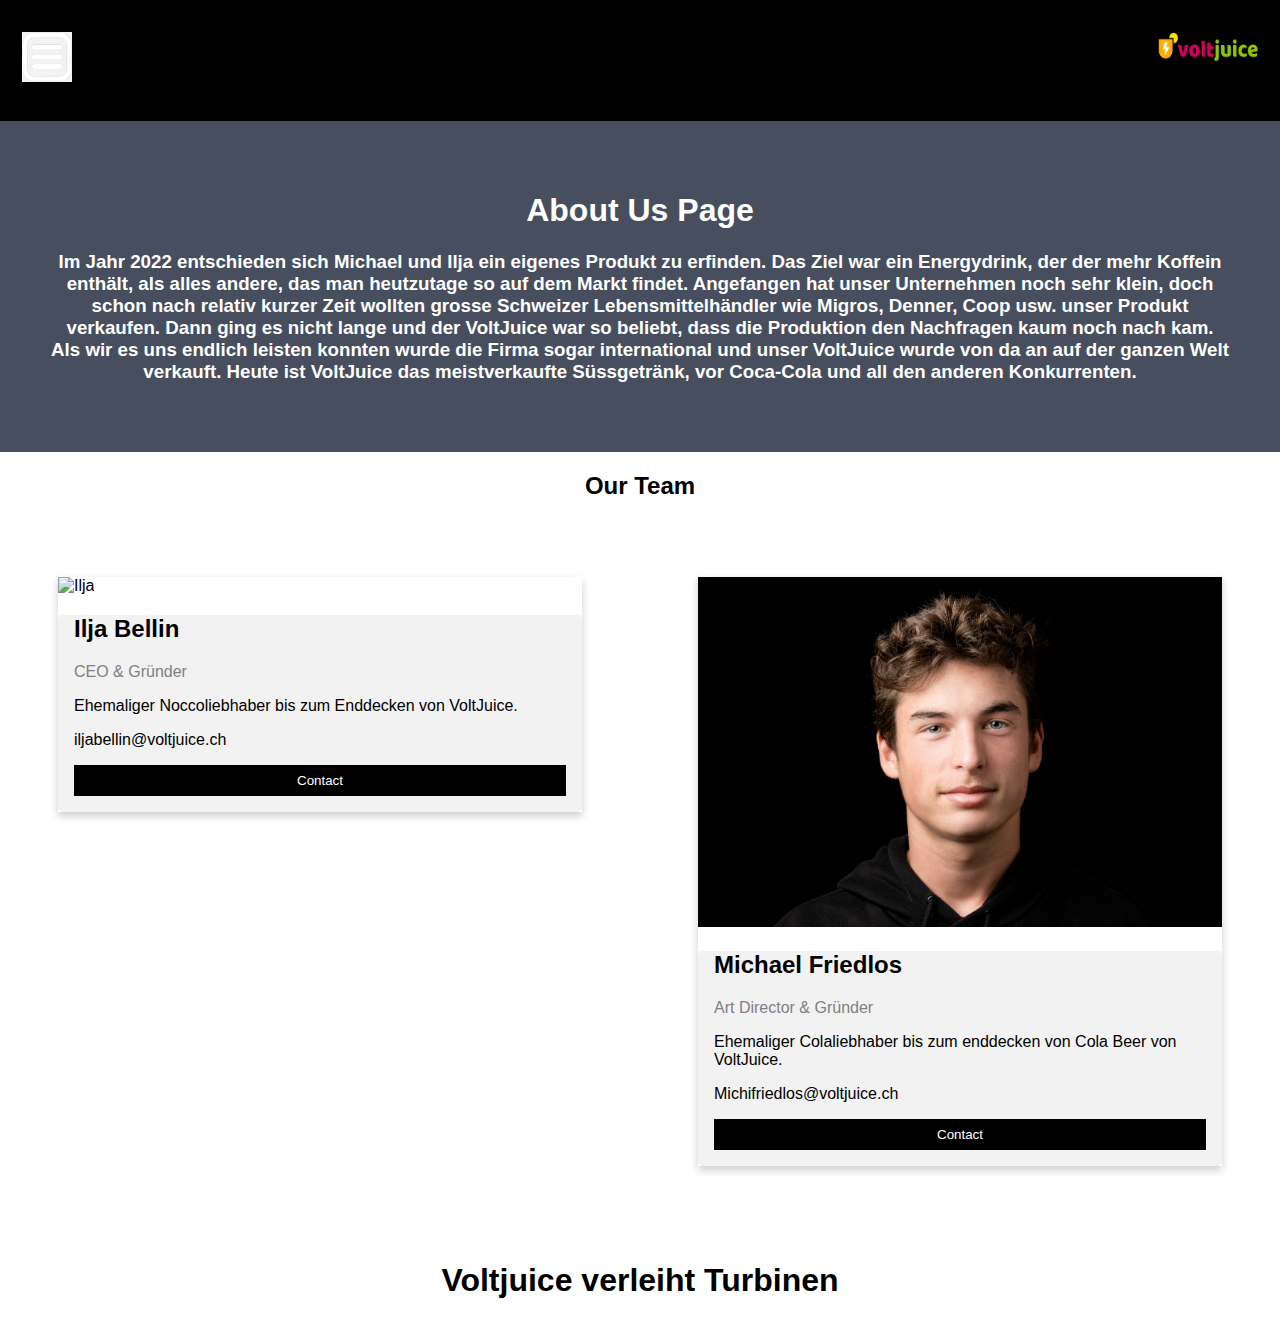
==== Code/index.html @ d34073b7 "jdjdj" ====
<!DOCTYPE html>
<html lang="en">
    <head>
        <title>Bootstrap Example</title>
        <meta charset="utf-8">
        <meta name="viewport" content="width=device-width, initial-scale=1">
        <link rel="stylesheet" href="style.css">
        <script src="Javasheet.js"></script>
        <script src="style.css"></script>
    </head>
    <header>
      <div class="header">
        <a href="index.html" class="logo">
          <img width="100" height="31" src="../Bilder/Voltjuice-logo-schrift.png">
        </a>
        <div class="header-right">
          <!-- <span onclick="openNav()">open</span> -->
          <span onclick="openNav()",>
            <img width="50" height="50" src="../Bilder/menu-iconv2.png">
          </span>
          <!-- <a href="#contact">Contact</a> -->
        </div>
      </div>
    </header>  
    <body>
        <div id="mySidenav" class="sidenav">
            <a href="javascript:void(0)" class="closebtn" onclick="closeNav()">&times;</a>
            <a href="Onlineshop.html">Online-Shop</a>
            <a href="Kontakt.html">Kontakt</a>
          </div>
    </body>
    <div class="about-section">
      <h1>About Us Page</h1>
      <h3>Im Jahr 2022 entschieden sich Michael und Ilja ein eigenes Produkt zu erfinden. Das Ziel war ein Energydrink, der der mehr Koffein enthält, als alles andere, 
          das man heutzutage so auf dem Markt findet. Angefangen hat unser Unternehmen noch sehr klein, doch schon nach relativ kurzer Zeit wollten grosse Schweizer
          Lebensmittelhändler wie Migros, Denner, Coop usw. unser Produkt verkaufen. Dann ging es nicht lange und der VoltJuice war so beliebt, dass die Produktion den Nachfragen
          kaum noch nach kam. Als wir es uns endlich leisten konnten wurde die Firma sogar international und unser VoltJuice wurde von da an auf der ganzen Welt verkauft.
          Heute ist VoltJuice das meistverkaufte Süssgetränk, vor Coca-Cola und all den anderen Konkurrenten.</h3
        >
    </div>
    <h2 style="text-align:center">Our Team</h2>
    <div class="row">
      <div class="column">
        <div class="cardd">
          <img src="../Bilder/IMG_0193.JPG" alt="Ilja" style="width:100%">
          <div class="container">
            <h2>Ilja Bellin</h2>
            <p class="title">CEO & Gründer</p>
            <p>Ehemaliger Noccoliebhaber bis zum Enddecken von VoltJuice.</p>
            <p>iljabellin@voltjuice.ch</p>
            <p><button class="button">Contact</button></p>
          </div>
        </div>
      </div>
    
      <div class="column">
        <div class="cardd">
          <img src="../Bilder/Michel Friedlos Gross.jpg" alt="Michi" style="width:100%">
          <div class="container">
            <h2>Michael Friedlos</h2>
            <p class="title">Art Director & Gründer</p>
            <p>Ehemaliger Colaliebhaber bis zum enddecken von Cola Beer von VoltJuice.</p>
            <p>Michifriedlos@voltjuice.ch</p>
            <p><button class="button">Contact</button></p>
          </div>
        </div>
      </div>
    </div>
    <footer>
      <h1>Voltjuice verleiht Turbinen</h1>
    </footer>
</html>
---- Code/style.css ----
/* The side navigation menu */
.sidenav {
  height: 100%; /* 100% Full-height */
  width: 0; /* 0 width - change this with JavaScript */
  position: fixed; /* Stay in place */
  z-index: 1; /* Stay on top */
  top: 0; /* Stay at the top */
  left: 0;
  background-color: #111; /* Black*/
  overflow-x: hidden; /* Disable horizontal scroll */
  padding-top: 60px; /* Place content 60px from the top */
  transition: 0.5s; /* 0.5 second transition effect to slide in the sidenav */
}

/* The navigation menu links */
.sidenav a {
  padding: 8px 8px 8px 32px;
  text-decoration: none;
  font-size: 25px;
  color: #818181;
  display: block;
  transition: 0.3s;
}

/* When you mouse over the navigation links, change their color */
.sidenav a:hover {
  color: #f1f1f1;
}

/* Position and style the close button (top right corner) */
.sidenav .closebtn {
  position: absolute;
  top: 0;
  right: 25px;
  font-size: 36px;
  margin-left: 50px;
}

/* Style page content - use this if you want to push the page content to the right when you open the side navigation */
#main {
  transition: margin-left .5s;
  padding: 20px;
}

/* On smaller screens, where height is less than 450px, change the style of the sidenav (less padding and a smaller font size) */
@media screen and (max-height: 450px) {
  .sidenav {padding-top: 15px;}
  .sidenav a {font-size: 18px;}
}

/* Style the header with a grey background and some padding */
.header {
  overflow: hidden;
  background-color: #000000;
  padding: 20px 10px;
}

/* Style the header links */
.header a, .header span {
  float: right;
  color: #818181;
  text-align: center;
  padding: 12px;
  text-decoration: none;
  font-size: 18px;
  line-height: 25px;
  border-radius: 4px;
}

/* Style the logo link (notice that we set the same value of line-height and font-size to prevent the header to increase when the font gets bigger */
.header a.logo {
  font-size: 25px;
  font-weight: bold;
}

/* Change the background color on mouse-over */
.header a:hover, .header span:hover {
  background-color: rgb(0, 0, 0);
  color: black;
}

/* Style the active/current link*/
.header a.active {
  background-color: dodgerblue;
  color: rgb(0, 0, 0);
}

/* Float the link section to the right */
.header-right {
  float: left;
}

/* Add media queries for responsiveness - when the screen is 500px wide or less, stack the links on top of each other */
@media screen and (max-width: 500px) {
  .header a {
    float: none;
    display: block;
    text-align: left;
  }
  .header-right {
    float: none;
  }
}

/* Style inputs with type="text", select elements and textareas */
input[type=text], select, textarea {
  width: 100%; /* Full width */
  padding: 12px; /* Some padding */ 
  border: 1px solid #ccc; /* Gray border */
  border-radius: 4px; /* Rounded borders */
  box-sizing: border-box; /* Make sure that padding and width stays in place */
  margin-top: 6px; /* Add a top margin */
  margin-bottom: 16px; /* Bottom margin */
  resize: vertical /* Allow the user to vertically resize the textarea (not horizontally) */
}

/* Style the submit button with a specific background color etc */
input[type=submit] {
  background-color: rgb(168, 168, 168);
  color: white;
  padding: 12px 20px;
  border: none;
  border-radius: 4px;
  cursor: pointer;
}

/* When moving the mouse over the submit button, add a darker green color */
input[type=submit]:hover {
  background-color: #6e6e6e;
}

/* Add a background color and some padding around the form */
.container {
  border-radius: 5px;
  background-color: #f2f2f2;
  padding: 20px;
}

.container-card {
  display: flex;
  margin-top: 6%;
}

.card {
  box-shadow: 0 4px 8px 0 rgba(0, 0, 0, 0.2);
  max-width: 300px;
  margin: auto;
  text-align: center;
  font-family: arial;
}

.price {
  color: grey;
  font-size: 22px;
}

.card button {
  border: none;
  outline: 0;
  padding: 12px;
  color: white;
  background-color: #000;
  text-align: center;
  cursor: pointer;
  width: 100%;
  font-size: 18px;
}

.card button:hover {
  opacity: 0.7;
}

body {
  font-family: Arial, Helvetica, sans-serif;
  margin: 0;
}

html {
  box-sizing: border-box;
}

*, *:before, *:after {
  box-sizing: inherit;
}

.column {
  float: left;
  width: 50%;
  margin-bottom: 16px;
  padding: 50px;
}

.cardd {
  box-shadow: 0 4px 8px 0 rgba(0, 0, 0, 0.2);
  margin: 8px;
}

.about-section {
  padding: 50px;
  text-align: center;
  background-color: #474e5d;
  color: white;
}

.container {
  padding: 0 16px;
}

.container::after, .row::after {
  content: "";
  clear: both;
  display: table;
}

.title {
  color: grey;
}

footer {
  text-align: center;
}

.button {
  border: none;
  outline: 0;
  display: inline-block;
  padding: 8px;
  color: white;
  background-color: #000;
  text-align: center;
  cursor: pointer;
  width: 100%;
}

.button:hover {
  background-color: #555;
}

@media screen and (max-width: 650px) {
  .column {
    width: 100%;
    display: block;
  }
}
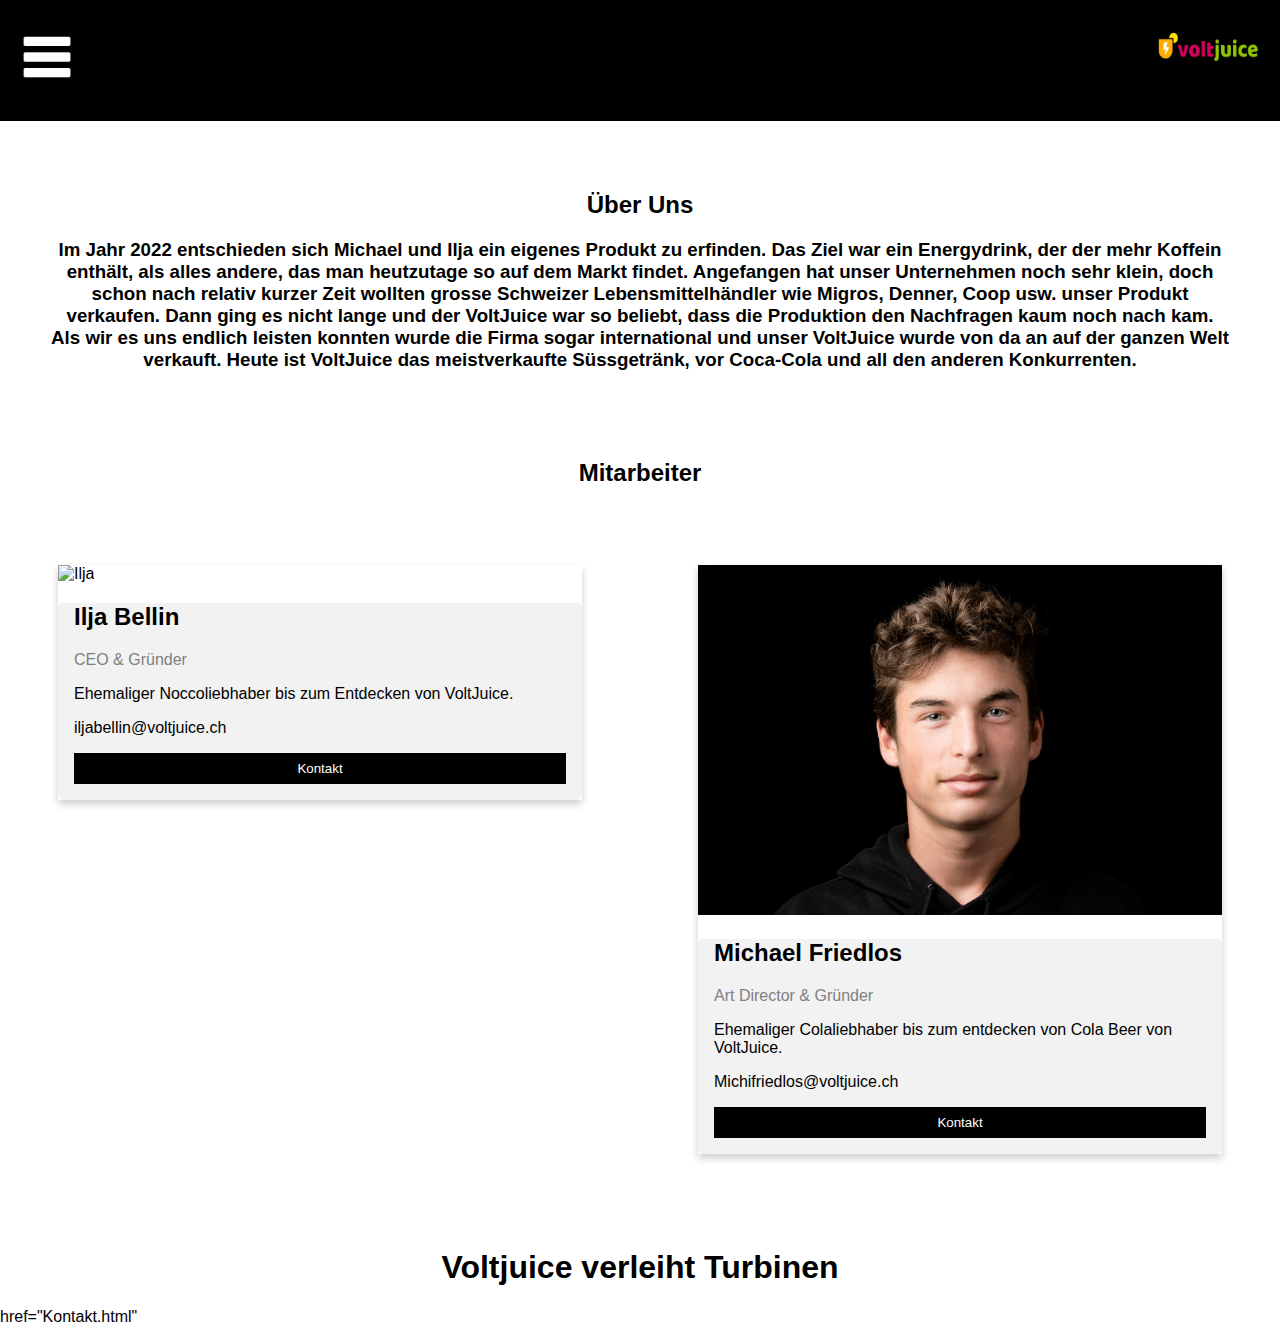
==== commit 925f031b: "Kinda Final" ====
--- a/Code/index.html
+++ b/Code/index.html
@@ -16,7 +16,7 @@
         <div class="header-right">
           <!-- <span onclick="openNav()">open</span> -->
           <span onclick="openNav()",>
-            <img width="50" height="50" src="../Bilder/menu-iconv2.png">
+            <img width="50" height="50" src="../Bilder/menuv3.png">
           </span>
           <!-- <a href="#contact">Contact</a> -->
         </div>
@@ -30,15 +30,15 @@
           </div>
     </body>
     <div class="about-section">
-      <h1>About Us Page</h1>
+      <h2>Über Uns</h2>
       <h3>Im Jahr 2022 entschieden sich Michael und Ilja ein eigenes Produkt zu erfinden. Das Ziel war ein Energydrink, der der mehr Koffein enthält, als alles andere, 
           das man heutzutage so auf dem Markt findet. Angefangen hat unser Unternehmen noch sehr klein, doch schon nach relativ kurzer Zeit wollten grosse Schweizer
           Lebensmittelhändler wie Migros, Denner, Coop usw. unser Produkt verkaufen. Dann ging es nicht lange und der VoltJuice war so beliebt, dass die Produktion den Nachfragen
           kaum noch nach kam. Als wir es uns endlich leisten konnten wurde die Firma sogar international und unser VoltJuice wurde von da an auf der ganzen Welt verkauft.
-          Heute ist VoltJuice das meistverkaufte Süssgetränk, vor Coca-Cola und all den anderen Konkurrenten.</h3
-        >
+          Heute ist VoltJuice das meistverkaufte Süssgetränk, vor Coca-Cola und all den anderen Konkurrenten.
+      </h3>
     </div>
-    <h2 style="text-align:center">Our Team</h2>
+    <h2 style="text-align:center">Mitarbeiter</h2>
     <div class="row">
       <div class="column">
         <div class="cardd">
@@ -46,9 +46,13 @@
           <div class="container">
             <h2>Ilja Bellin</h2>
             <p class="title">CEO & Gründer</p>
-            <p>Ehemaliger Noccoliebhaber bis zum Enddecken von VoltJuice.</p>
+            <p>Ehemaliger Noccoliebhaber bis zum Entdecken von VoltJuice.</p>
             <p>iljabellin@voltjuice.ch</p>
-            <p><button class="button">Contact</button></p>
+            <p>
+              <a href="Kontakt.html">
+                <button class="button">Kontakt</button>
+              </a>
+            </p>
           </div>
         </div>
       </div>
@@ -59,9 +63,13 @@
           <div class="container">
             <h2>Michael Friedlos</h2>
             <p class="title">Art Director & Gründer</p>
-            <p>Ehemaliger Colaliebhaber bis zum enddecken von Cola Beer von VoltJuice.</p>
+            <p>Ehemaliger Colaliebhaber bis zum entdecken von Cola Beer von VoltJuice.</p>
             <p>Michifriedlos@voltjuice.ch</p>
-            <p><button class="button">Contact</button></p>
+            <p>
+              <a href="Kontakt.html">
+                <button class="button">Kontakt</button>
+              </a>
+            </p>
           </div>
         </div>
       </div>
@@ -69,4 +77,5 @@
     <footer>
       <h1>Voltjuice verleiht Turbinen</h1>
     </footer>
-</html>+</html>
+href="Kontakt.html"--- a/Code/style.css
+++ b/Code/style.css
@@ -198,8 +198,8 @@
 .about-section {
   padding: 50px;
   text-align: center;
-  background-color: #474e5d;
-  color: white;
+  background-color: #ffffff;
+  color: rgb(0, 0, 0);
 }
 
 .container {
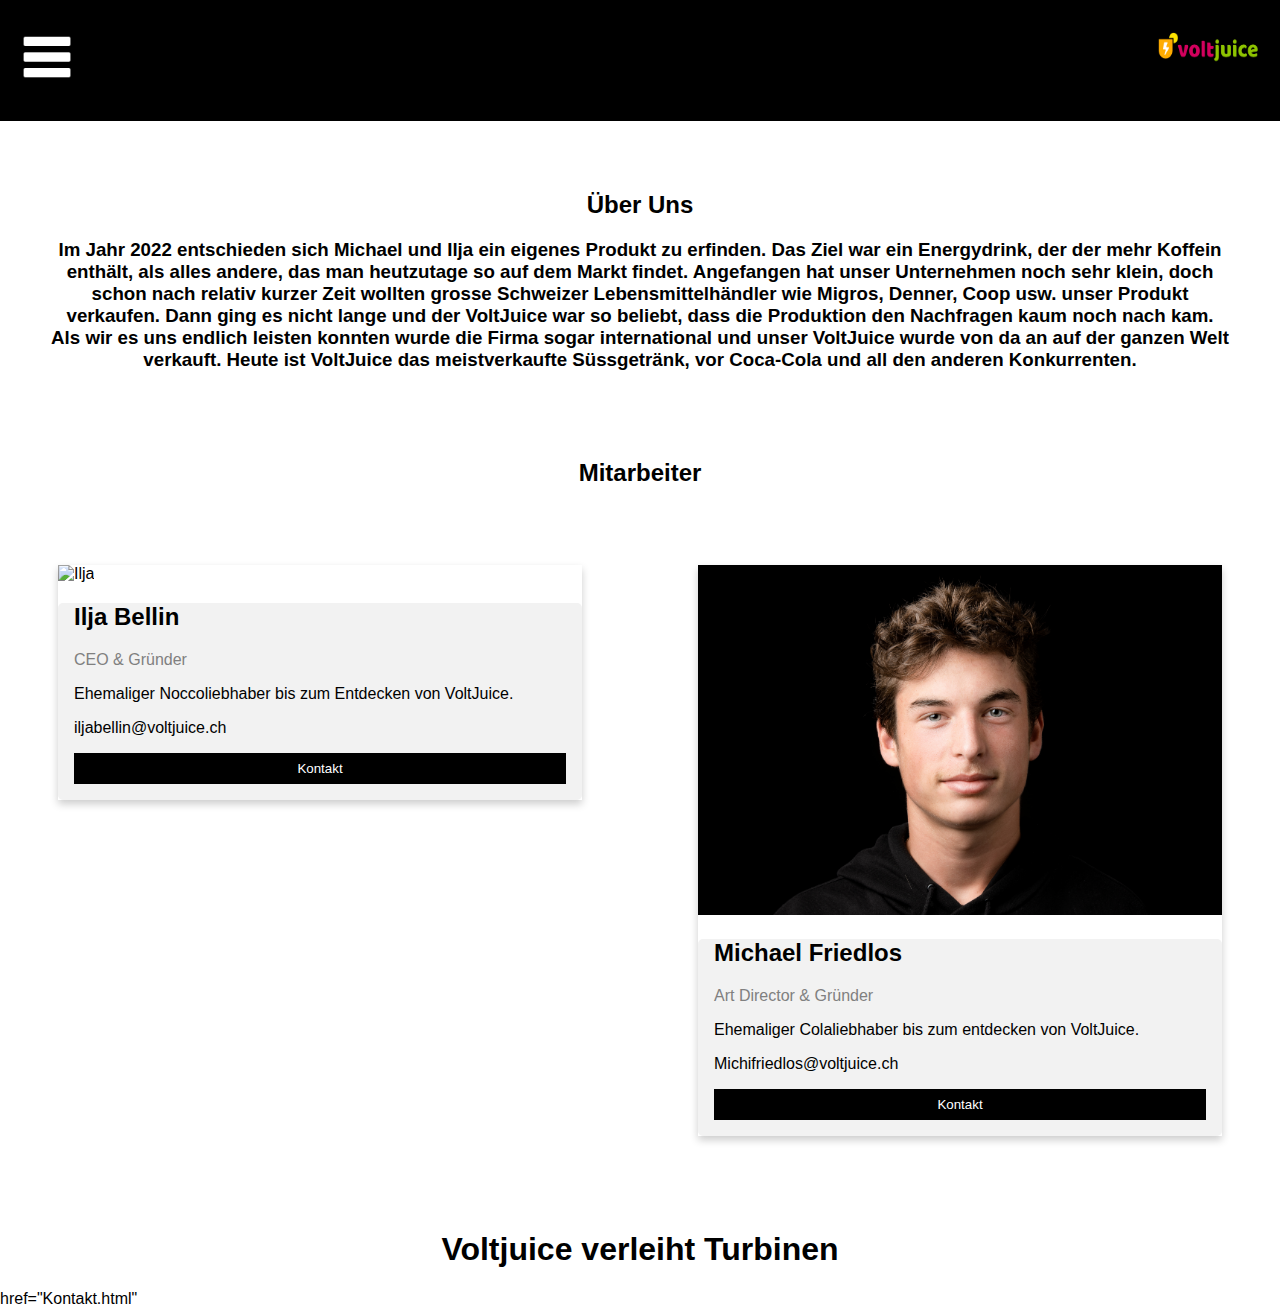
==== commit 9aa4248b: "v0.4" ====
--- a/Code/index.html
+++ b/Code/index.html
@@ -63,7 +63,7 @@
           <div class="container">
             <h2>Michael Friedlos</h2>
             <p class="title">Art Director & Gründer</p>
-            <p>Ehemaliger Colaliebhaber bis zum entdecken von Cola Beer von VoltJuice.</p>
+            <p>Ehemaliger Colaliebhaber bis zum entdecken von VoltJuice.</p>
             <p>Michifriedlos@voltjuice.ch</p>
             <p>
               <a href="Kontakt.html">
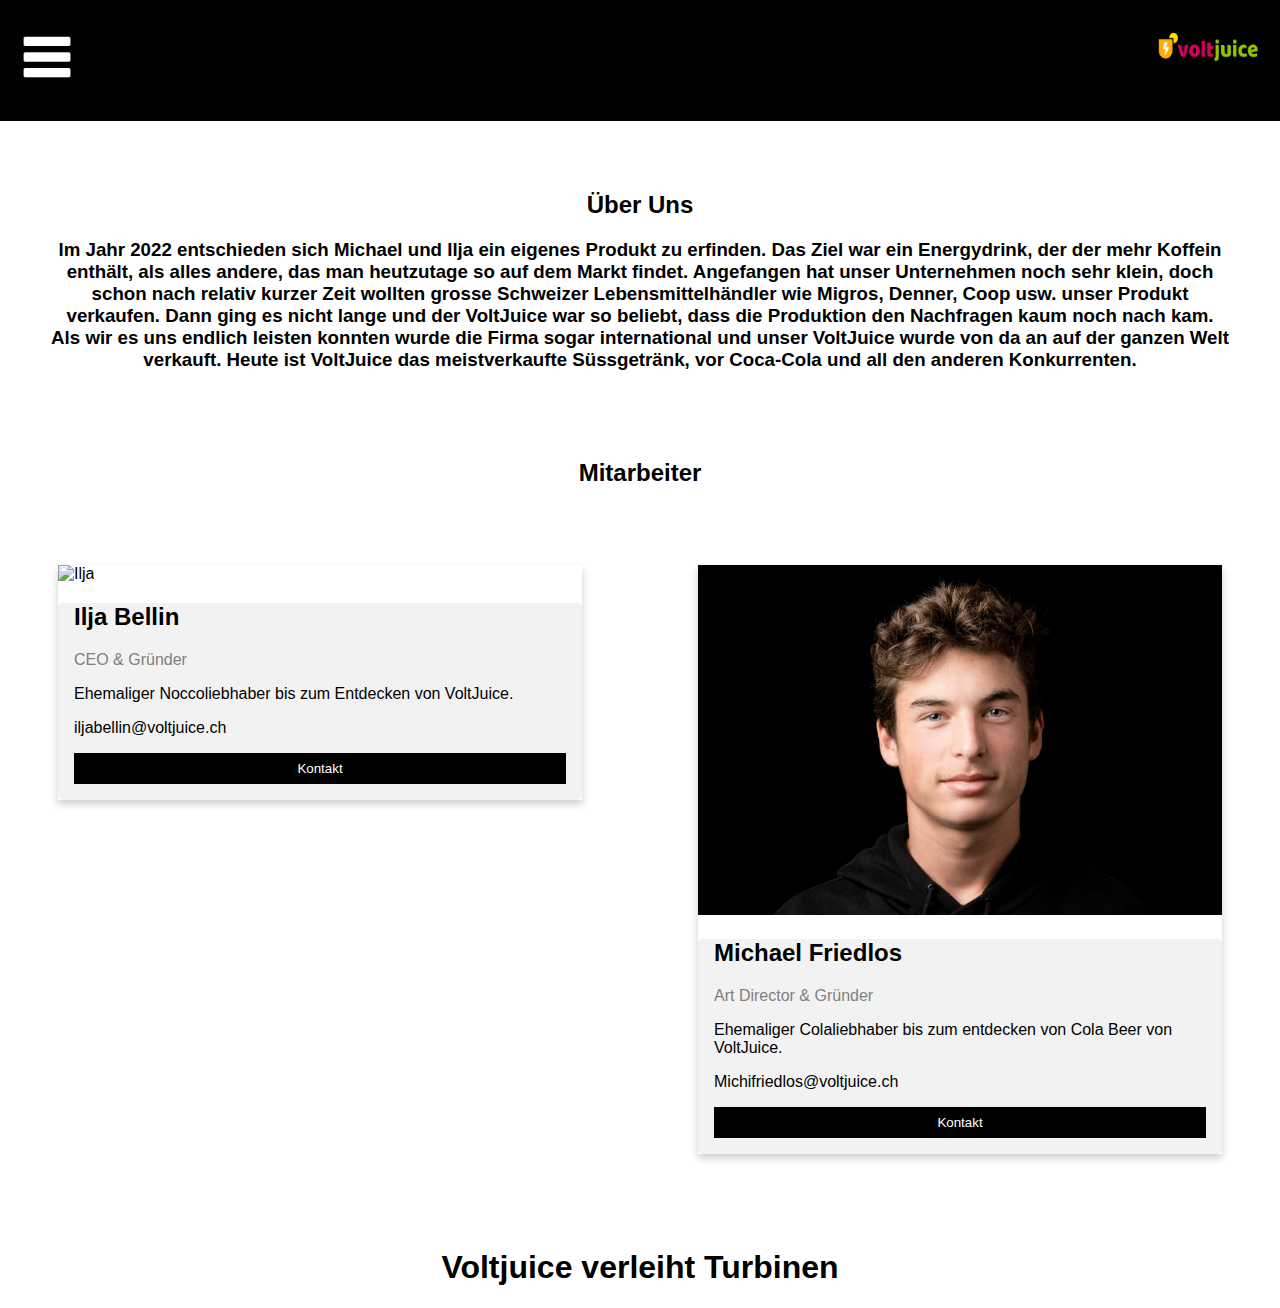
==== commit 51458a98: "Kontakt neu" ====
--- a/Code/index.html
+++ b/Code/index.html
@@ -63,7 +63,7 @@
           <div class="container">
             <h2>Michael Friedlos</h2>
             <p class="title">Art Director & Gründer</p>
-            <p>Ehemaliger Colaliebhaber bis zum entdecken von VoltJuice.</p>
+            <p>Ehemaliger Colaliebhaber bis zum entdecken von Cola Beer von VoltJuice.</p>
             <p>Michifriedlos@voltjuice.ch</p>
             <p>
               <a href="Kontakt.html">
@@ -77,5 +77,4 @@
     <footer>
       <h1>Voltjuice verleiht Turbinen</h1>
     </footer>
-</html>
-href="Kontakt.html"+</html>--- a/Code/style.css
+++ b/Code/style.css
@@ -242,3 +242,165 @@
     display: block;
   }
 }
+
+
+/* Neues kontaktformular */
+
+
+
+.fcf-body {
+    margin: 0;
+    font-family: -apple-system, Arial, sans-serif;
+    font-size: 1rem;
+    font-weight: 400;
+    line-height: 1.5;
+    color: #212529;
+    text-align: left;
+    background-color: #fff;
+    padding: 30px;
+    padding-bottom: 10px;
+    border: 1px solid #ced4da;
+    border-radius: 0.25rem;
+    max-width: 100%;
+}
+
+.fcf-form-group {
+    margin-bottom: 1rem;
+}
+
+.fcf-input-group {
+    position: relative;
+    display: -ms-flexbox;
+    display: flex;
+    -ms-flex-wrap: wrap;
+    flex-wrap: wrap;
+    -ms-flex-align: stretch;
+    align-items: stretch;
+    width: 100%;
+}
+
+.fcf-form-control {
+    display: block;
+    width: 100%;
+    height: calc(1.5em + 0.75rem + 2px);
+    padding: 0.375rem 0.75rem;
+    font-size: 1rem;
+    font-weight: 400;
+    line-height: 1.5;
+    color: #495057;
+    background-color: #fff;
+    background-clip: padding-box;
+    border: 1px solid #ced4da;
+    outline: none;
+    border-radius: 0.25rem;
+    transition: border-color 0.15s ease-in-out, box-shadow 0.15s ease-in-out;
+}
+
+.fcf-form-control:focus {
+    border: 1px solid #313131;
+}
+
+select.fcf-form-control[size], select.fcf-form-control[multiple] {
+    height: auto;
+}
+
+textarea.fcf-form-control {
+    font-family: -apple-system, Arial, sans-serif;
+    height: auto;
+}
+
+label.fcf-label {
+    display: inline-block;
+    margin-bottom: 0.5rem;
+}
+
+.fcf-credit {
+    padding-top: 10px;
+    font-size: 0.9rem;
+    color: #545b62;
+}
+
+.fcf-credit a {
+    color: #545b62;
+    text-decoration: underline;
+}
+
+.fcf-credit a:hover {
+    color: #0056b3;
+    text-decoration: underline;
+}
+
+.fcf-btn {
+    display: inline-block;
+    font-weight: 400;
+    color: #212529;
+    text-align: center;
+    vertical-align: middle;
+    cursor: pointer;
+    -webkit-user-select: none;
+    -moz-user-select: none;
+    -ms-user-select: none;
+    user-select: none;
+    background-color: transparent;
+    border: 1px solid transparent;
+    padding: 0.375rem 0.75rem;
+    font-size: 1rem;
+    line-height: 1.5;
+    border-radius: 0.25rem;
+    transition: color 0.15s ease-in-out, background-color 0.15s ease-in-out, border-color 0.15s ease-in-out, box-shadow 0.15s ease-in-out;
+}
+
+@media (prefers-reduced-motion: reduce) {
+    .fcf-btn {
+        transition: none;
+    }
+}
+
+.fcf-btn:hover {
+    color: #212529;
+    text-decoration: none;
+}
+
+.fcf-btn:focus, .fcf-btn.focus {
+    outline: 0;
+    box-shadow: 0 0 0 0.2rem rgba(0, 123, 255, 0.25);
+}
+
+.fcf-btn-primary {
+    color: #fff;
+    background-color: #007bff;
+    border-color: #007bff;
+}
+
+.fcf-btn-primary:hover {
+    color: #fff;
+    background-color: #0069d9;
+    border-color: #0062cc;
+}
+
+.fcf-btn-primary:focus, .fcf-btn-primary.focus {
+    color: #fff;
+    background-color: #0069d9;
+    border-color: #0062cc;
+    box-shadow: 0 0 0 0.2rem rgba(38, 143, 255, 0.5);
+}
+
+.fcf-btn-lg, .fcf-btn-group-lg>.fcf-btn {
+    padding: 0.5rem 1rem;
+    font-size: 1.25rem;
+    line-height: 1.5;
+    border-radius: 0.3rem;
+}
+
+.fcf-btn-block {
+    display: block;
+    width: 100%;
+}
+
+.fcf-btn-block+.fcf-btn-block {
+    margin-top: 0.5rem;
+}
+
+input[type="submit"].fcf-btn-block, input[type="reset"].fcf-btn-block, input[type="button"].fcf-btn-block {
+    width: 100%;
+}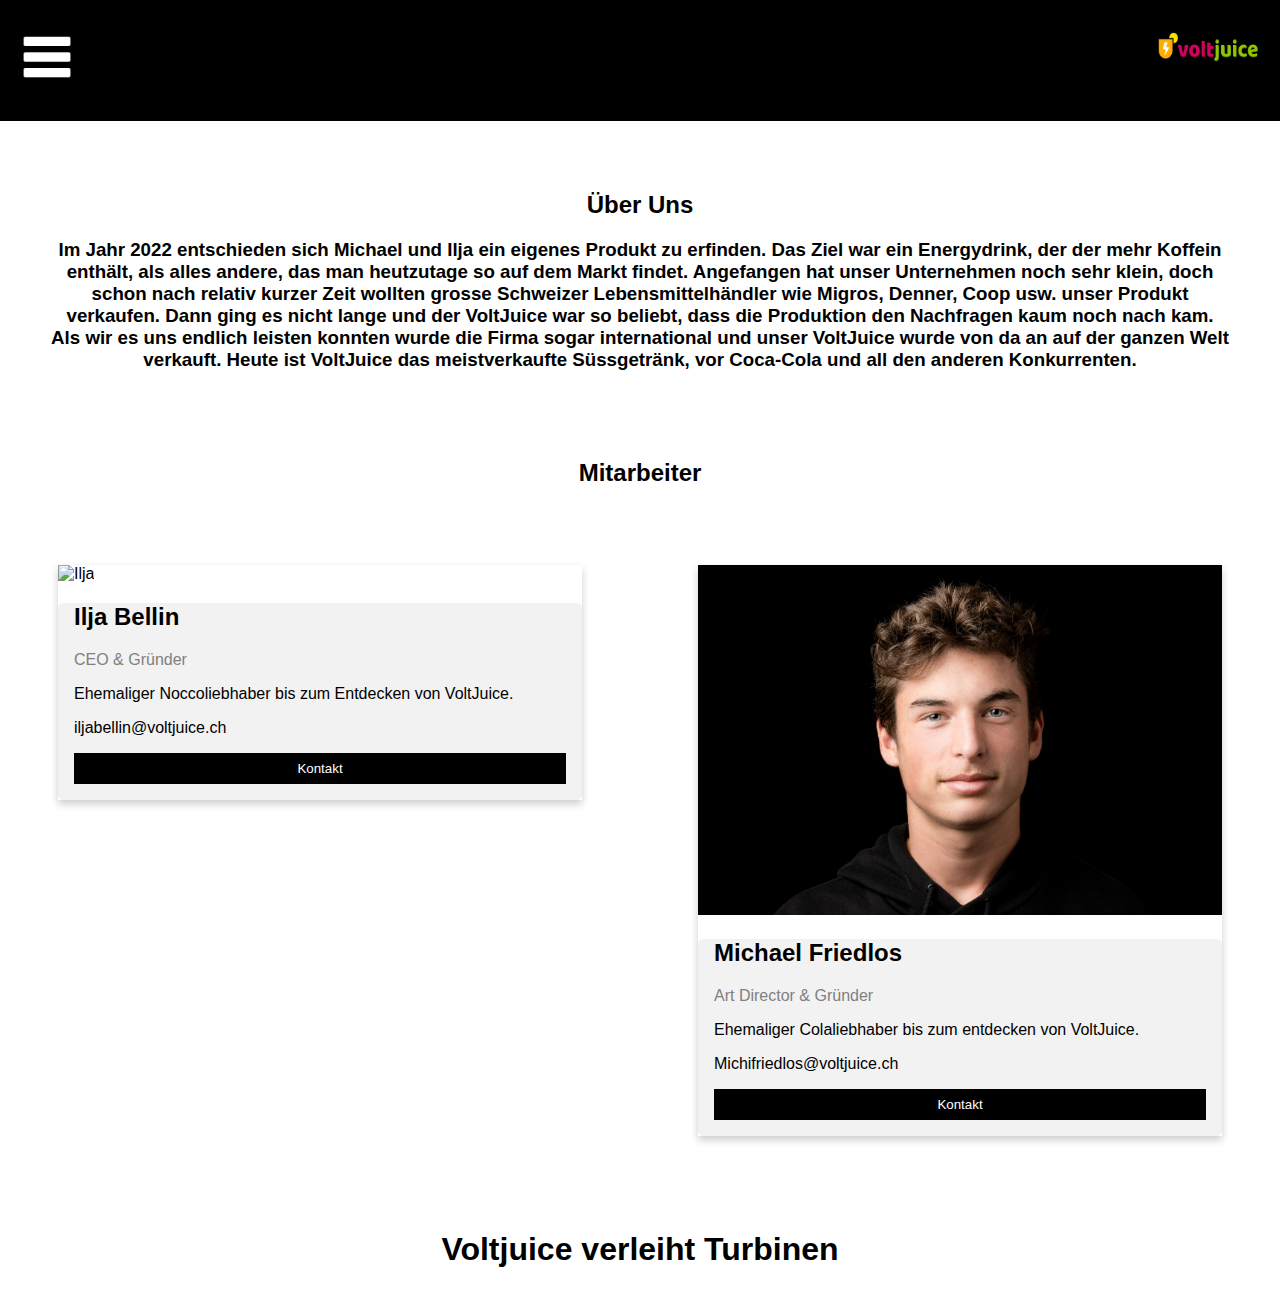
==== commit 0cc5069a: "Merge branch 'master' of https://github.com/IljaBellin/Voltjuice" ====
--- a/Code/index.html
+++ b/Code/index.html
@@ -10,7 +10,7 @@
     </head>
     <header>
       <div class="header">
-        <a href="index.html" class="logo">
+        <a href="Onlineshop.html" class="logo">
           <img width="100" height="31" src="../Bilder/Voltjuice-logo-schrift.png">
         </a>
         <div class="header-right">
@@ -63,7 +63,7 @@
           <div class="container">
             <h2>Michael Friedlos</h2>
             <p class="title">Art Director & Gründer</p>
-            <p>Ehemaliger Colaliebhaber bis zum entdecken von Cola Beer von VoltJuice.</p>
+            <p>Ehemaliger Colaliebhaber bis zum entdecken von VoltJuice.</p>
             <p>Michifriedlos@voltjuice.ch</p>
             <p>
               <a href="Kontakt.html">
